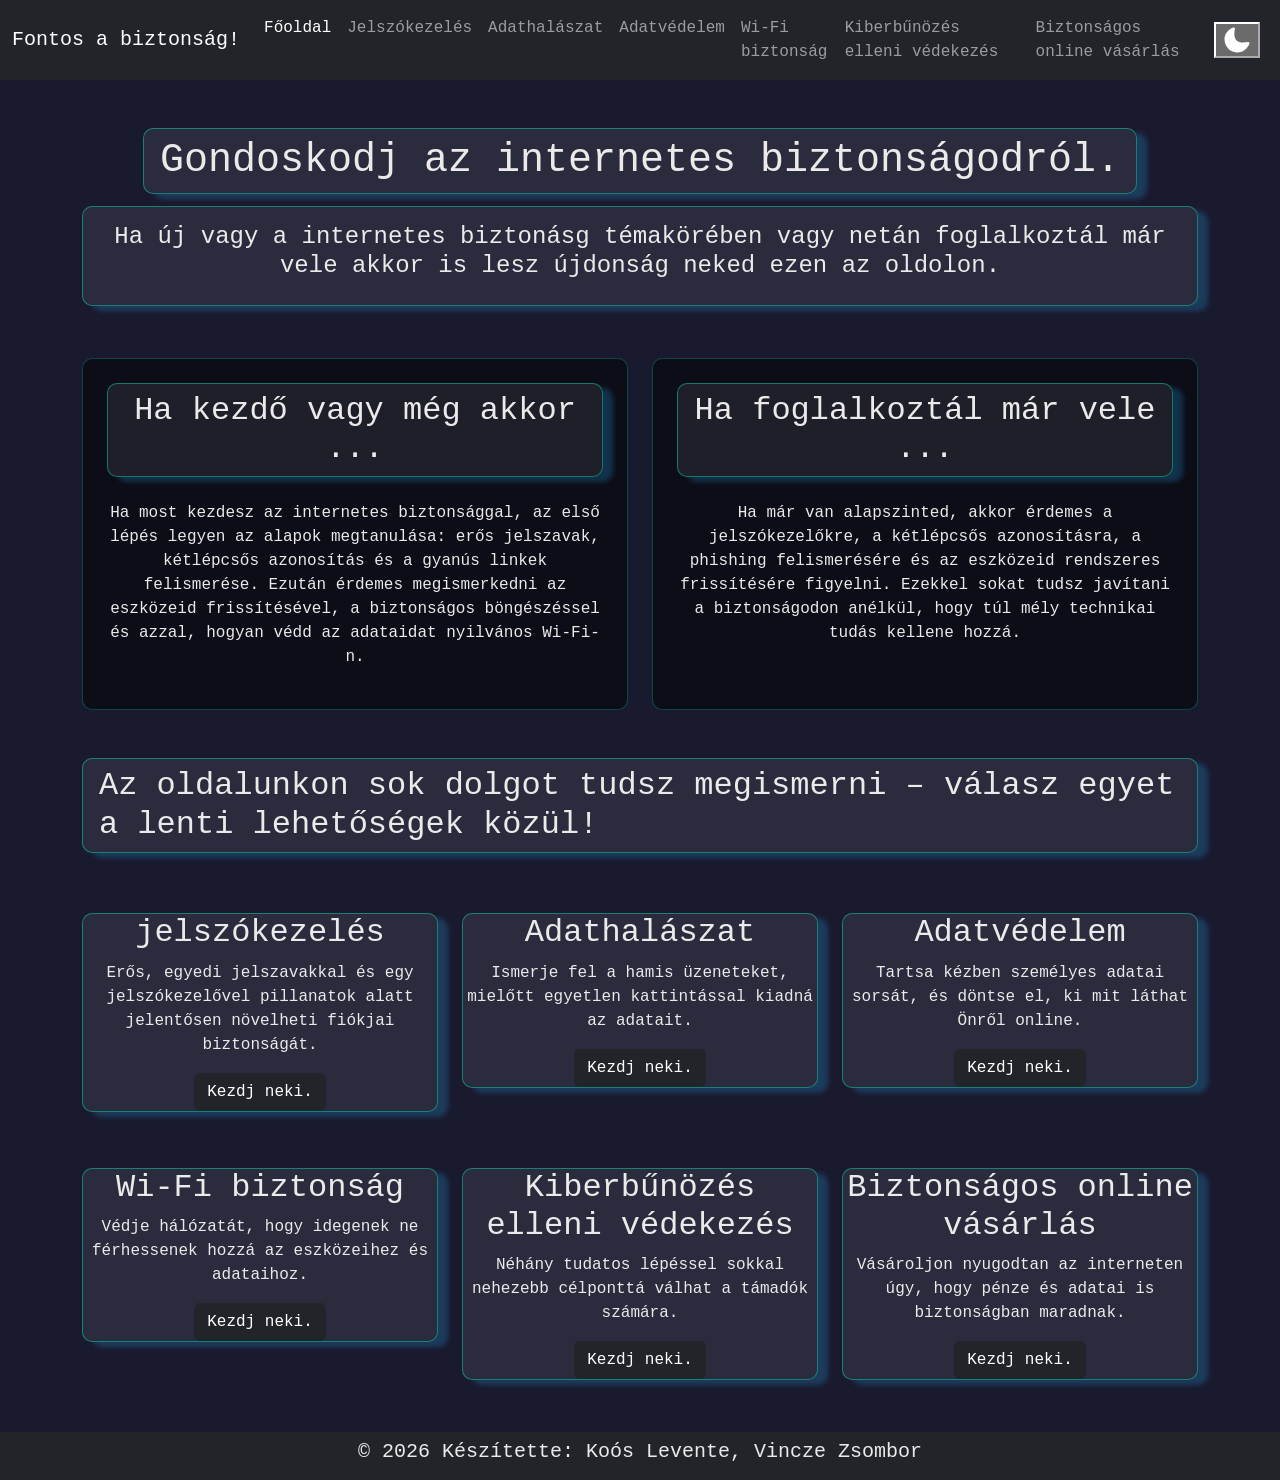
==== index.html @ 3024f48c "added meta description and keywords and author" ====
<!doctype html>
<html lang="hu">
  <head>
    <meta charset="UTF-8" />
    <meta name="viewport" content="width=device-width, initial-scale=1.0" />
    <meta name="robots" content="noindex, nofollow" />
    <meta name="description" content="Fontos az online biztonság! Ezért megéri frisíteni a tudásod." />
    <meta name="keywords" content="Online,Biztonság, Jelszókezelés, Jelszó, Adathalászat, Adatvédelem, Wi‑Fi biztonság, Kiberbűnözés elleni védekezés" />
    <meta name="author" content="Koós Levente, Vincze Zsombor" />
    <link rel="stylesheet" href="./dependencies/bootstrap.min.css" />
    <link rel="stylesheet" href="./style.css" />
    <link rel="icon" type="image/x-icon" href="./images/favicon.ico" />
    <title>Biztonság Az Első</title>
  </head>

  <body>
    <nav class="navbar navbar-expand-lg bg-dark" data-bs-theme="dark">
      <div class="container-fluid">
        <a class="navbar-brand" href="#">Fontos a biztonság!</a>
        <button
          class="navbar-toggler"
          type="button"
          data-bs-toggle="collapse"
          data-bs-target="#navbarNav"
          aria-controls="navbarNav"
          aria-expanded="false"
          aria-label="Toggle navigation"
        >
          <span class="navbar-toggler-icon"></span>
        </button>
        <div class="collapse navbar-collapse" id="navbarNav">
          <ul class="navbar-nav">
            <li class="nav-item">
              <a class="nav-link active" aria-current="page" href="#"
                >Főoldal</a
              >
            </li>
            <li class="nav-item">
              <a class="nav-link" href="#">Jelszókezelés</a>
            </li>
            <li class="nav-item">
              <a class="nav-link" href="#">Adathalászat</a>
            </li>
            <li class="nav-item">
              <a class="nav-link" href="">Adatvédelem</a>
            </li>
            <li class="nav-item">
              <a class="nav-link" href="">Wi‑Fi biztonság</a>
            </li>
            <li class="nav-item">
              <a class="nav-link" href="">Kiberbűnözés elleni védekezés</a>
            </li>
            <li class="nav-item">
              <a class="nav-link" href="">Biztonságos online vásárlás</a>
            </li>
          </ul>
          <ul class="navbar-nav ms-auto">
            <li class="nav-item px-2">
              <button class="btn-dark" onclick="lightmode()">
                <img src="./images/moon.svg" width="30rem" id="light_img" alt="Sötét Téma" />
              </button>
            </li>
          </ul>
        </div>
      </div>
    </nav>
    <main>
      <div class="container-xl">
        <section>
          <div class="text-center">
            <h1 class="mt-5 px-3 py-2 hatter d-inline-block">
              Gondoskodj az internetes biztonságodról.
            </h1>
            <div class="my-1 px-3 py-3 hatter d-inline-block">
              <h4>
                Ha új vagy a internetes biztonásg témakörében vagy netán
                foglalkoztál már vele akkor is lesz újdonság neked ezen az
                oldolon.
              </h4>
            </div>
          </div>
        </section>
        <section>
          <div class="row g-4 mt-4">
            <div class="col-12 col-md-6">
              <div class="text-center leiras_hatter p-4 h-100">
                <h2 class="hatter d-inline-block px-3 py-2">
                  Ha kezdő vagy még akkor ...
                </h2>
                <p class="mt-3">
                  Ha most kezdesz az internetes biztonsággal, az első lépés
                  legyen az alapok megtanulása: erős jelszavak, kétlépcsős
                  azonosítás és a gyanús linkek felismerése. Ezután érdemes
                  megismerkedni az eszközeid frissítésével, a biztonságos
                  böngészéssel és azzal, hogyan védd az adataidat nyilvános
                  Wi-Fi-n.
                </p>
              </div>
            </div>
            <div class="col-12 col-md-6">
              <div class="text-center leiras_hatter p-4 h-100">
                <h2 class="hatter d-inline-block px-3 py-2">
                  Ha foglalkoztál már vele ...
                </h2>
                <p class="mt-3">
                  Ha már van alapszinted, akkor érdemes a jelszókezelőkre, a
                  kétlépcsős azonosításra, a phishing felismerésére és az
                  eszközeid rendszeres frissítésére figyelni. Ezekkel sokat
                  tudsz javítani a biztonságodon anélkül, hogy túl mély
                  technikai tudás kellene hozzá.
                </p>
              </div>
            </div>
          </div>
        </section>

        <section class="mt-5">
          <h2 class="hatter d-inline-block px-3 py-2">
            Az oldalunkon sok dolgot tudsz megismerni – válasz egyet a lenti
            lehetőségek közül!
          </h2>
          <div class="row text-center my-5">
            <div class="col-4 py-1">
              <div class="hatter">
                <h2>jelszókezelés</h2>
                <p>
                  Erős, egyedi jelszavakkal és egy jelszókezelővel pillanatok
                  alatt jelentősen növelheti fiókjai biztonságát.
                </p>
                <button
                  type="button"
                  class="btn btn-dark"
                  onclick="window.location.href = './password/'"
                >
                  Kezdj neki.
                </button>
              </div>
            </div>
            <div class="col-4 py-1">
              <div class="hatter">
                <h2>Adathalászat</h2>
                <p>
                  Ismerje fel a hamis üzeneteket, mielőtt egyetlen kattintással
                  kiadná az adatait.
                </p>
                <button
                  type="button"
                  class="btn btn-dark"
                  onclick="window.location.href = './phishing/'"
                >
                  Kezdj neki.
                </button>
              </div>
            </div>
            <div class="col-4 py-1">
              <div class="hatter">
                <h2>Adatvédelem</h2>
                <p>
                  Tartsa kézben személyes adatai sorsát, és döntse el, ki mit
                  láthat Önről online.
                </p>
                <button
                  type="button"
                  class="btn btn-dark"
                  onclick="window.location.href = './data_protection/'"
                >
                  Kezdj neki.
                </button>
              </div>
            </div>
          </div>
          <div class="row text-center">
            <div class="col-4 py-1">
              <div class="hatter">
                <h2>Wi‑Fi biztonság</h2>
                <p>
                  Védje hálózatát, hogy idegenek ne férhessenek hozzá az
                  eszközeihez és adataihoz.
                </p>
                <button
                  type="button"
                  class="btn btn-dark"
                  onclick="window.location.href = './wifi_security/'"
                >
                  Kezdj neki.
                </button>
              </div>
            </div>
            <div class="col-4 py-1">
              <div class="hatter">
                <h2>Kiberbűnözés elleni védekezés</h2>
                <p>
                  Néhány tudatos lépéssel sokkal nehezebb célponttá válhat a
                  támadók számára.
                </p>
                <button
                  type="button"
                  class="btn btn-dark"
                  onclick="window.location.href = './cybercrime/'"
                >
                  Kezdj neki.
                </button>
              </div>
            </div>
            <div class="col-4 py-1">
              <div class="hatter">
                <h2>Biztonságos online vásárlás</h2>
                <p>
                  Vásároljon nyugodtan az interneten úgy, hogy pénze és adatai
                  is biztonságban maradnak.
                </p>
                <button
                  type="button"
                  class="btn btn-dark"
                  onclick="window.location.href = './safe_online_shopping/'"
                >
                  Kezdj neki.
                </button>
              </div>
            </div>
          </div>
        </section>
      </div>
      <footer class="mt-5 py-2 bg-dark" data-bs-theme="dark">
        <h5 class="text-center">© 2026 Készítette: Koós Levente, Vincze Zsombor</h5>
      </footer>
    </main>
  </body>
  <script src="./dependencies/bootstrap.bundle.min.js"></script>
  <script src="./dependencies/zxcvbn.js"></script>
  <script src="./script.js"></script>
</html>
---- style.css ----
body {
    font-family: monospace;
    background-color: #1a1a2e;
    color: #eaeaea;
}

.hatter {
    background-color: rgba(255, 255, 255, 0.08);
    border: 1px solid rgba(0, 255, 200, 0.4);
    border-radius: 10px;
    box-shadow: 10px 5px 5px rgba(34, 156, 226, 0.264);
    transform: scale(1);
    transition: transform 0.3s ease, background-color 0.3s ease;
}

.hatter:hover {
    transform: scale(1.05);
    background-color: rgba(0, 0, 0)
}

.leiras_hatter {
    background-color: rgba(0, 0, 0, 0.5);
    border: 1px solid rgba(0, 255, 200, 0.25);
    border-radius: 10px;
    transform: scale(1);
    transition: transform 1s ease, background-color 1s ease;
}

.leiras_hatter:hover {
    transform: scale(1.05);
    background-color: rgba(0, 0, 0)
}

body.light {
    background-color: #9a9adb;
    color: #251f41;
}

body.light .hatter {
    background-color: rgba(255, 255, 255, 0.928);
    border: 1px solid rgba(222, 237, 234, 0.4);
    box-shadow: 10px 5px 5px rgba(208, 216, 221, 0.987);
}

body.light .leiras_hatter {
    background-color: rgb(235, 234, 234);
    border: 1px solid rgba(223, 232, 230, 0.903);
}

.btn:hover {
    animation: sinvalto 0.4s ease forwards;
}

@keyframes sinvalto {
    0% {
        transform: scale(1);
        background: #2563eb;
    }

    100% {
        transform: scale(1.08);
        background: #1d4ed8;
    }
}
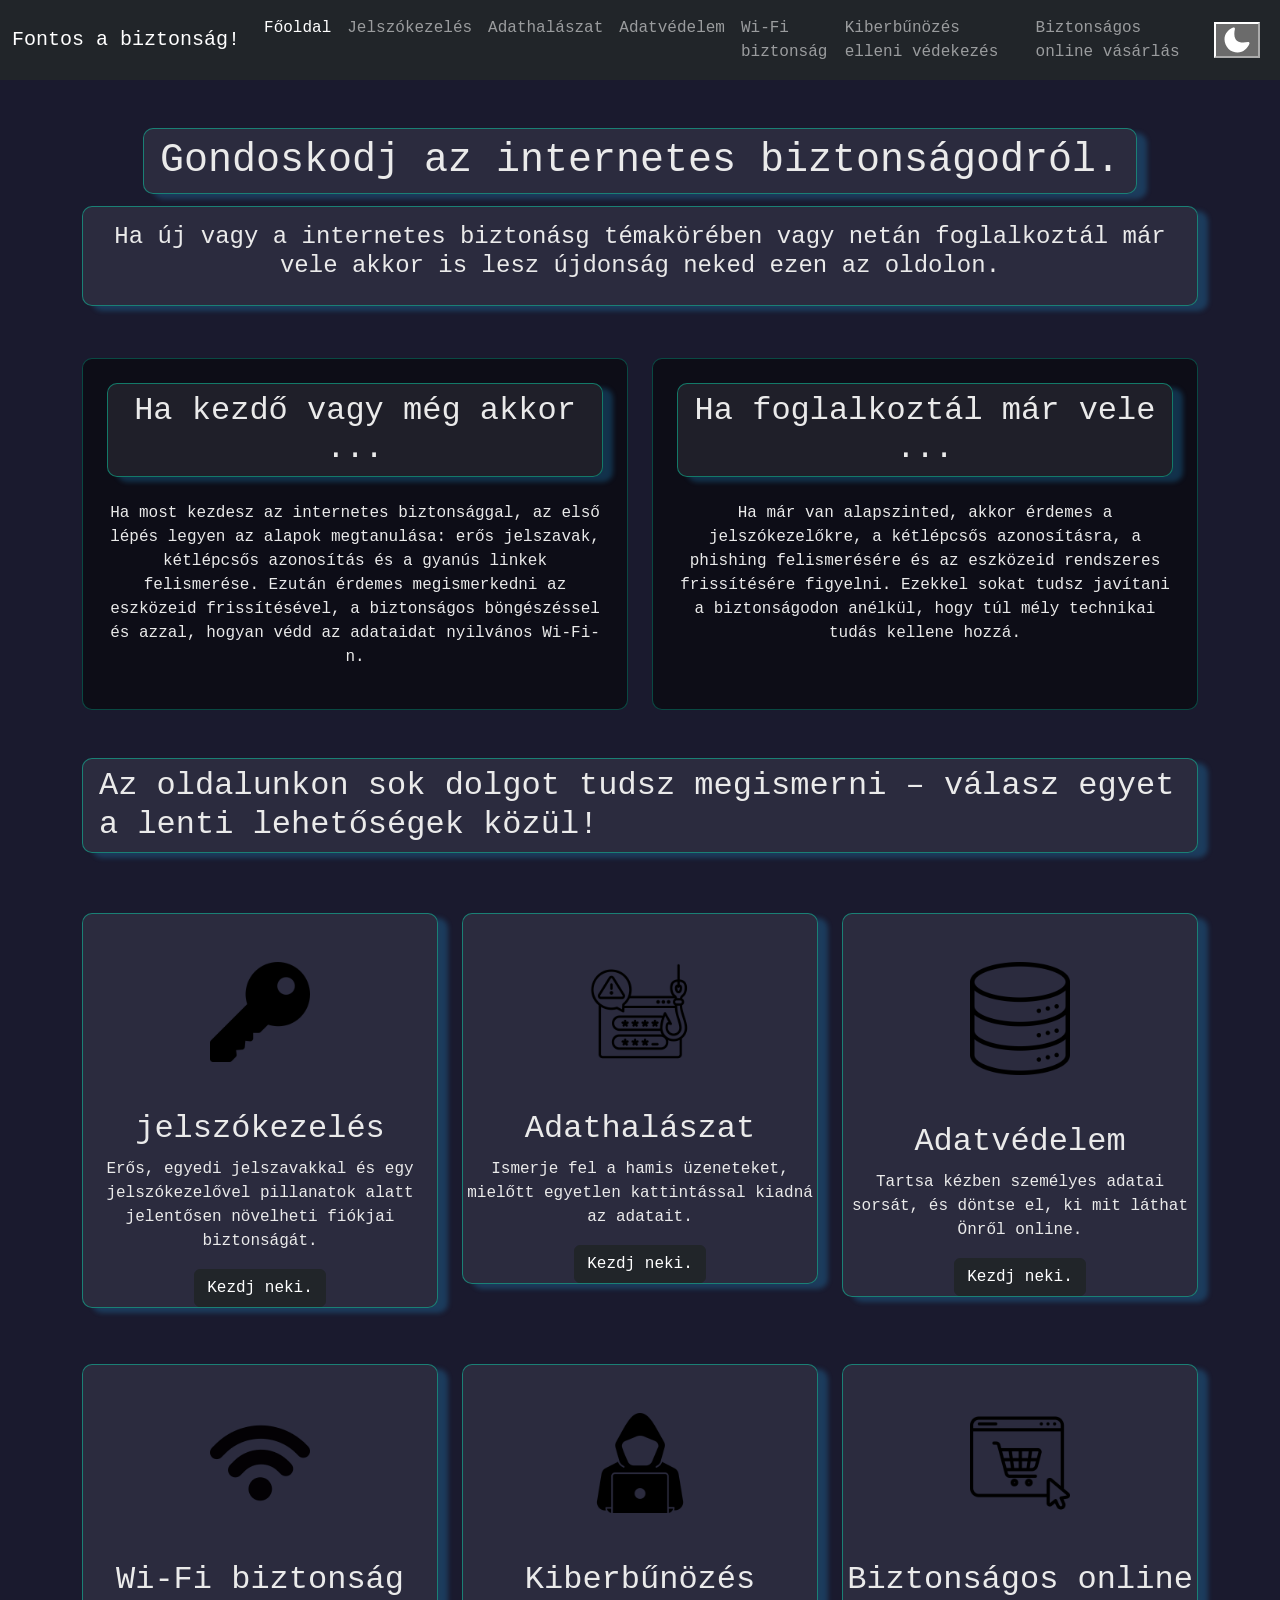
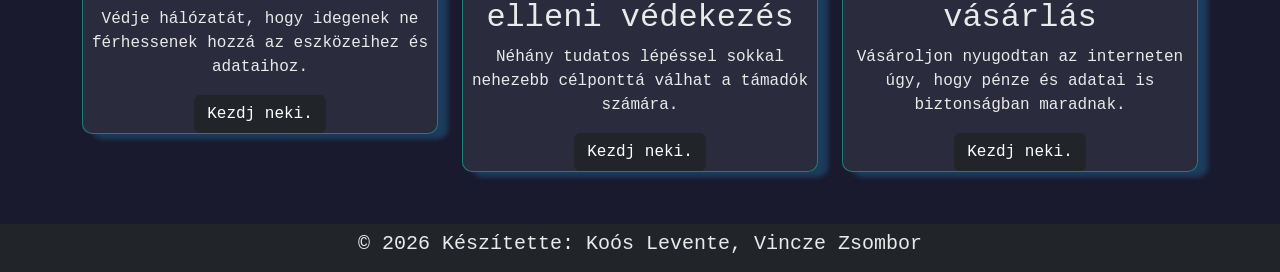
==== commit 51504a90: "added imagles to index" ====
--- a/index.html
+++ b/index.html
@@ -16,7 +16,7 @@
   <body>
     <nav class="navbar navbar-expand-lg bg-dark" data-bs-theme="dark">
       <div class="container-fluid">
-        <a class="navbar-brand" href="#">Fontos a biztonság!</a>
+        <a class="navbar-brand" href="./">Fontos a biztonság!</a>
         <button
           class="navbar-toggler"
           type="button"
@@ -31,33 +31,33 @@
         <div class="collapse navbar-collapse" id="navbarNav">
           <ul class="navbar-nav">
             <li class="nav-item">
-              <a class="nav-link active" aria-current="page" href="#"
+              <a class="nav-link active" aria-current="page" href="./"
                 >Főoldal</a
               >
             </li>
             <li class="nav-item">
-              <a class="nav-link" href="#">Jelszókezelés</a>
-            </li>
-            <li class="nav-item">
-              <a class="nav-link" href="#">Adathalászat</a>
-            </li>
-            <li class="nav-item">
-              <a class="nav-link" href="">Adatvédelem</a>
-            </li>
-            <li class="nav-item">
-              <a class="nav-link" href="">Wi‑Fi biztonság</a>
-            </li>
-            <li class="nav-item">
-              <a class="nav-link" href="">Kiberbűnözés elleni védekezés</a>
-            </li>
-            <li class="nav-item">
-              <a class="nav-link" href="">Biztonságos online vásárlás</a>
+              <a class="nav-link" href="./password/">Jelszókezelés</a>
+            </li>
+            <li class="nav-item">
+              <a class="nav-link" href="./phishing/">Adathalászat</a>
+            </li>
+            <li class="nav-item">
+              <a class="nav-link" href="./data_protection/">Adatvédelem</a>
+            </li>
+            <li class="nav-item">
+              <a class="nav-link" href="./wifi_security/">Wi‑Fi biztonság</a>
+            </li>
+            <li class="nav-item">
+              <a class="nav-link" href="./cybercrime/">Kiberbűnözés elleni védekezés</a>
+            </li>
+            <li class="nav-item">
+              <a class="nav-link" href="./safe_online_shopping/">Biztonságos online vásárlás</a>
             </li>
           </ul>
           <ul class="navbar-nav ms-auto">
             <li class="nav-item px-2">
               <button class="btn-dark" onclick="lightmode()">
-                <img src="./images/moon.svg" width="30rem" id="light_img" alt="Sötét Téma" />
+                <img src="./images/moon.svg" width="30px" id="light_img" alt="Sötét Téma" />
               </button>
             </li>
           </ul>
@@ -122,6 +122,7 @@
           <div class="row text-center my-5">
             <div class="col-4 py-1">
               <div class="hatter">
+                <img width="100rem" class="py-5" src="images/icons/key.png" alt="">
                 <h2>jelszókezelés</h2>
                 <p>
                   Erős, egyedi jelszavakkal és egy jelszókezelővel pillanatok
@@ -138,6 +139,7 @@
             </div>
             <div class="col-4 py-1">
               <div class="hatter">
+                <img width="100rem" class="py-5" src="./images/icons/phising.png" alt="">
                 <h2>Adathalászat</h2>
                 <p>
                   Ismerje fel a hamis üzeneteket, mielőtt egyetlen kattintással
@@ -154,6 +156,7 @@
             </div>
             <div class="col-4 py-1">
               <div class="hatter">
+                <img width="100rem" class="py-5" src="./images/icons/database.png" alt="">
                 <h2>Adatvédelem</h2>
                 <p>
                   Tartsa kézben személyes adatai sorsát, és döntse el, ki mit
@@ -172,6 +175,7 @@
           <div class="row text-center">
             <div class="col-4 py-1">
               <div class="hatter">
+                <img width="100rem" class="py-5" src="./images/icons/wi-fi.png" alt="">
                 <h2>Wi‑Fi biztonság</h2>
                 <p>
                   Védje hálózatát, hogy idegenek ne férhessenek hozzá az
@@ -188,6 +192,7 @@
             </div>
             <div class="col-4 py-1">
               <div class="hatter">
+                <img width="100rem" class="py-5" src="./images/icons/hacker.png" alt="">
                 <h2>Kiberbűnözés elleni védekezés</h2>
                 <p>
                   Néhány tudatos lépéssel sokkal nehezebb célponttá válhat a
@@ -204,6 +209,7 @@
             </div>
             <div class="col-4 py-1">
               <div class="hatter">
+                <img width="100rem" class="py-5" src="./images/icons/online-store.png" alt="">
                 <h2>Biztonságos online vásárlás</h2>
                 <p>
                   Vásároljon nyugodtan az interneten úgy, hogy pénze és adatai
@@ -221,7 +227,7 @@
           </div>
         </section>
       </div>
-      <footer class="mt-5 py-2 bg-dark" data-bs-theme="dark">
+      <footer class="footer mt-5 py-2 bg-dark" data-bs-theme="dark">
         <h5 class="text-center">© 2026 Készítette: Koós Levente, Vincze Zsombor</h5>
       </footer>
     </main>
--- a/style.css
+++ b/style.css
@@ -23,7 +23,7 @@
     border: 1px solid rgba(0, 255, 200, 0.25);
     border-radius: 10px;
     transform: scale(1);
-    transition: transform 1s ease, background-color 1s ease;
+    transition: transform 0.3s ease, background-color 0.3s ease;
 }
 
 .leiras_hatter:hover {
@@ -37,14 +37,14 @@
 }
 
 body.light .hatter {
-    background-color: rgba(255, 255, 255, 0.928);
-    border: 1px solid rgba(222, 237, 234, 0.4);
-    box-shadow: 10px 5px 5px rgba(208, 216, 221, 0.987);
+    background-color: rgba(235, 234, 234, 0.928);
+    border: 1px solid rgba(118, 190, 176, 0.4);
+    box-shadow: 10px 5px 5px rgba(61, 154, 212, 0.987);
 }
 
 body.light .leiras_hatter {
     background-color: rgb(235, 234, 234);
-    border: 1px solid rgba(223, 232, 230, 0.903);
+    border: 1px solid rgba(47, 213, 177, 0.903);
 }
 
 .btn:hover {
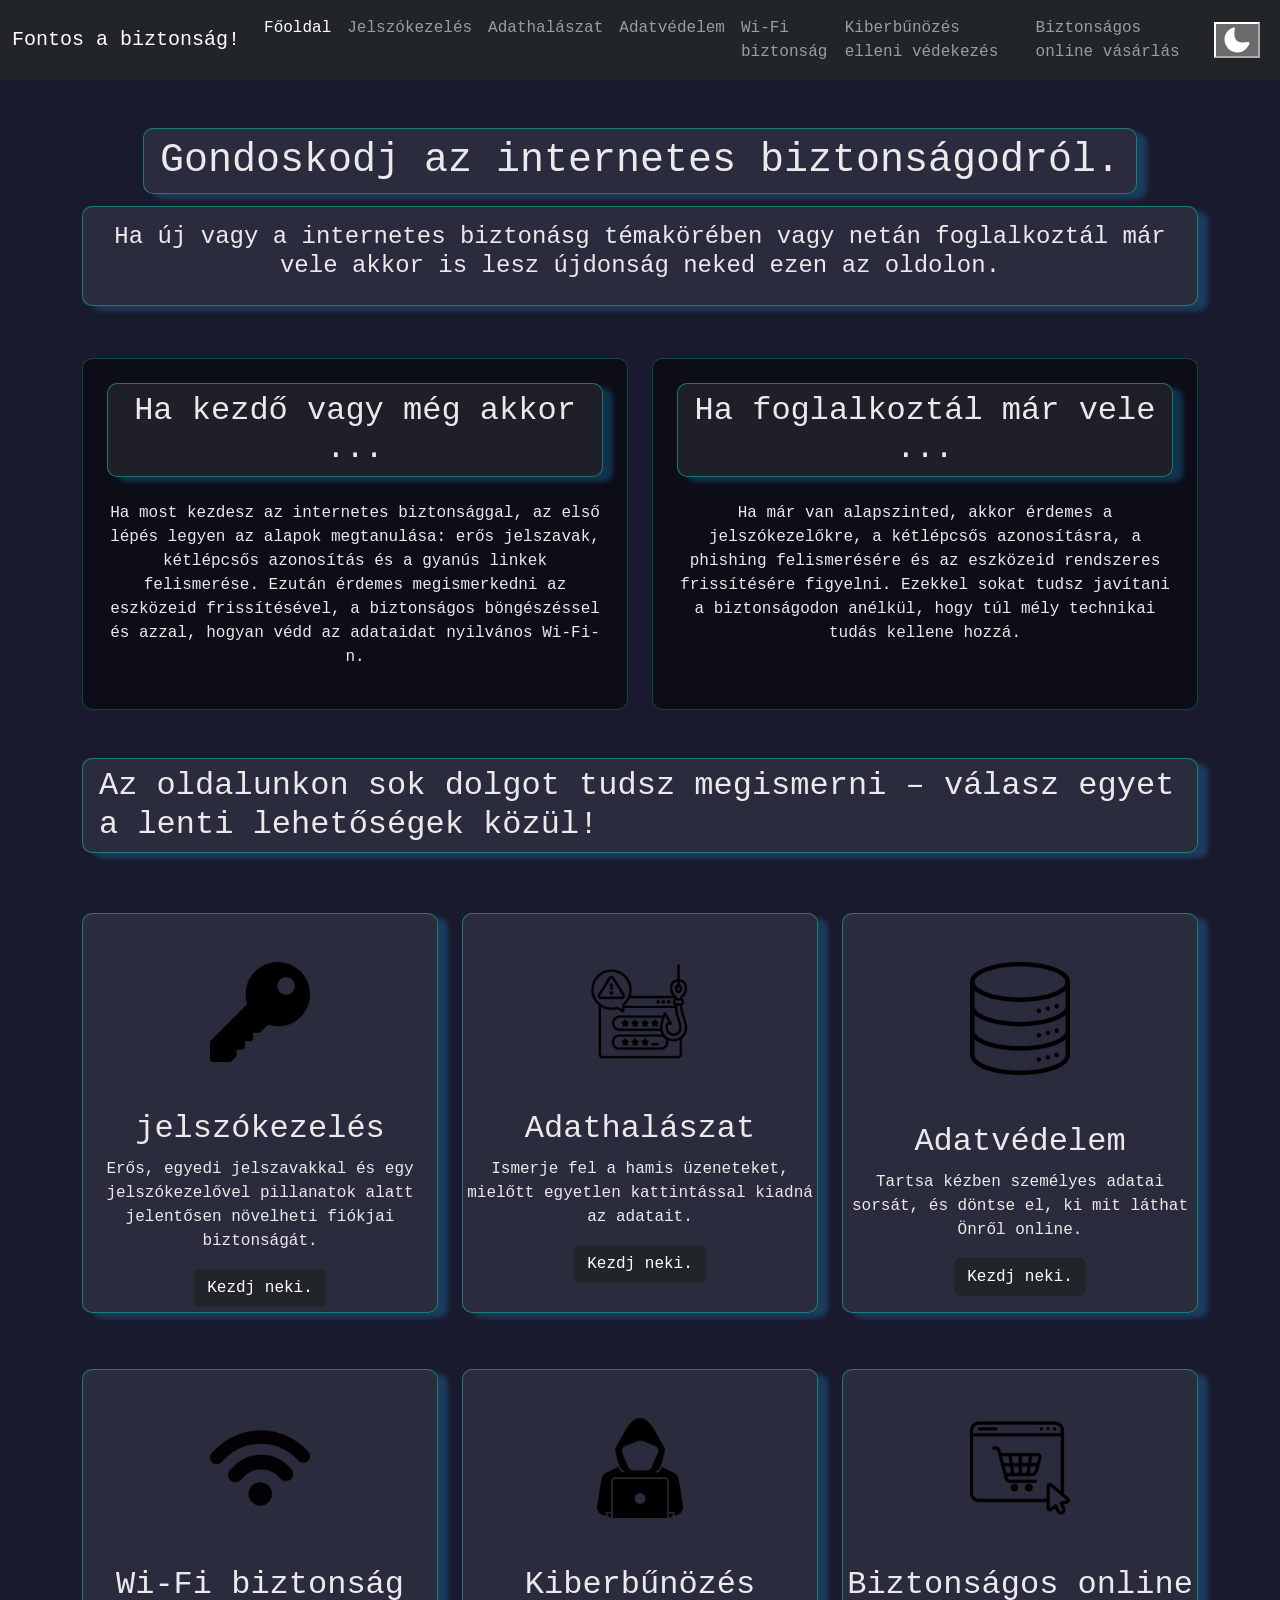
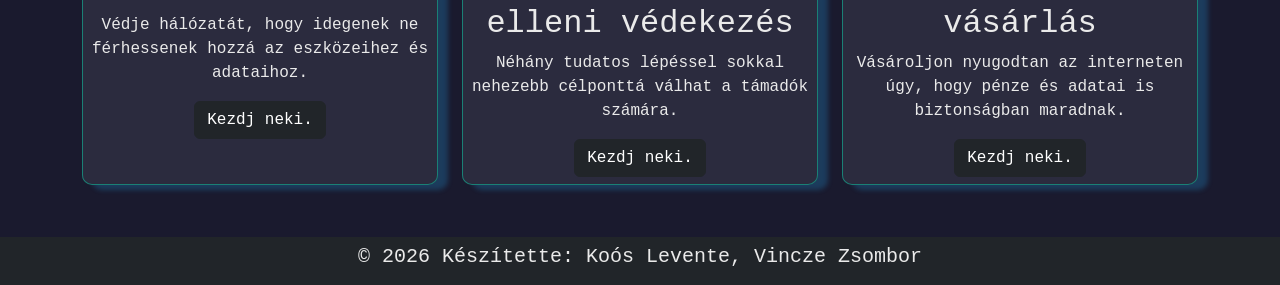
==== commit 161208d4: "fix height in index" ====
--- a/index.html
+++ b/index.html
@@ -120,8 +120,8 @@
             lehetőségek közül!
           </h2>
           <div class="row text-center my-5">
-            <div class="col-4 py-1">
-              <div class="hatter">
+            <div class="col-12 col-md-4 py-1">
+              <div class="hatter height_all">
                 <img width="100rem" class="py-5" src="images/icons/key.png" alt="">
                 <h2>jelszókezelés</h2>
                 <p>
@@ -137,8 +137,8 @@
                 </button>
               </div>
             </div>
-            <div class="col-4 py-1">
-              <div class="hatter">
+            <div class="col-12 col-md-4 py-1">
+              <div class="hatter height_all">
                 <img width="100rem" class="py-5" src="./images/icons/phising.png" alt="">
                 <h2>Adathalászat</h2>
                 <p>
@@ -154,8 +154,8 @@
                 </button>
               </div>
             </div>
-            <div class="col-4 py-1">
-              <div class="hatter">
+            <div class="col-12 col-md-4 py-1">
+              <div class="hatter height_all">
                 <img width="100rem" class="py-5" src="./images/icons/database.png" alt="">
                 <h2>Adatvédelem</h2>
                 <p>
@@ -173,8 +173,8 @@
             </div>
           </div>
           <div class="row text-center">
-            <div class="col-4 py-1">
-              <div class="hatter">
+            <div class="col-12 col-md-4 py-1">
+              <div class="hatter height_all_2">
                 <img width="100rem" class="py-5" src="./images/icons/wi-fi.png" alt="">
                 <h2>Wi‑Fi biztonság</h2>
                 <p>
@@ -190,8 +190,8 @@
                 </button>
               </div>
             </div>
-            <div class="col-4 py-1">
-              <div class="hatter">
+            <div class="col-12 col-md-4 py-1">
+              <div class="hatter height_all_2">
                 <img width="100rem" class="py-5" src="./images/icons/hacker.png" alt="">
                 <h2>Kiberbűnözés elleni védekezés</h2>
                 <p>
@@ -207,8 +207,8 @@
                 </button>
               </div>
             </div>
-            <div class="col-4 py-1">
-              <div class="hatter">
+            <div class="col-12 col-md-4 py-1">
+              <div class="hatter height_all_2">
                 <img width="100rem" class="py-5" src="./images/icons/online-store.png" alt="">
                 <h2>Biztonságos online vásárlás</h2>
                 <p>
--- a/style.css
+++ b/style.css
@@ -61,4 +61,12 @@
         transform: scale(1.08);
         background: #1d4ed8;
     }
+}
+
+.height_all{
+    height: 25rem;
+}
+
+.height_all_2{
+    height: 26rem;
 }
